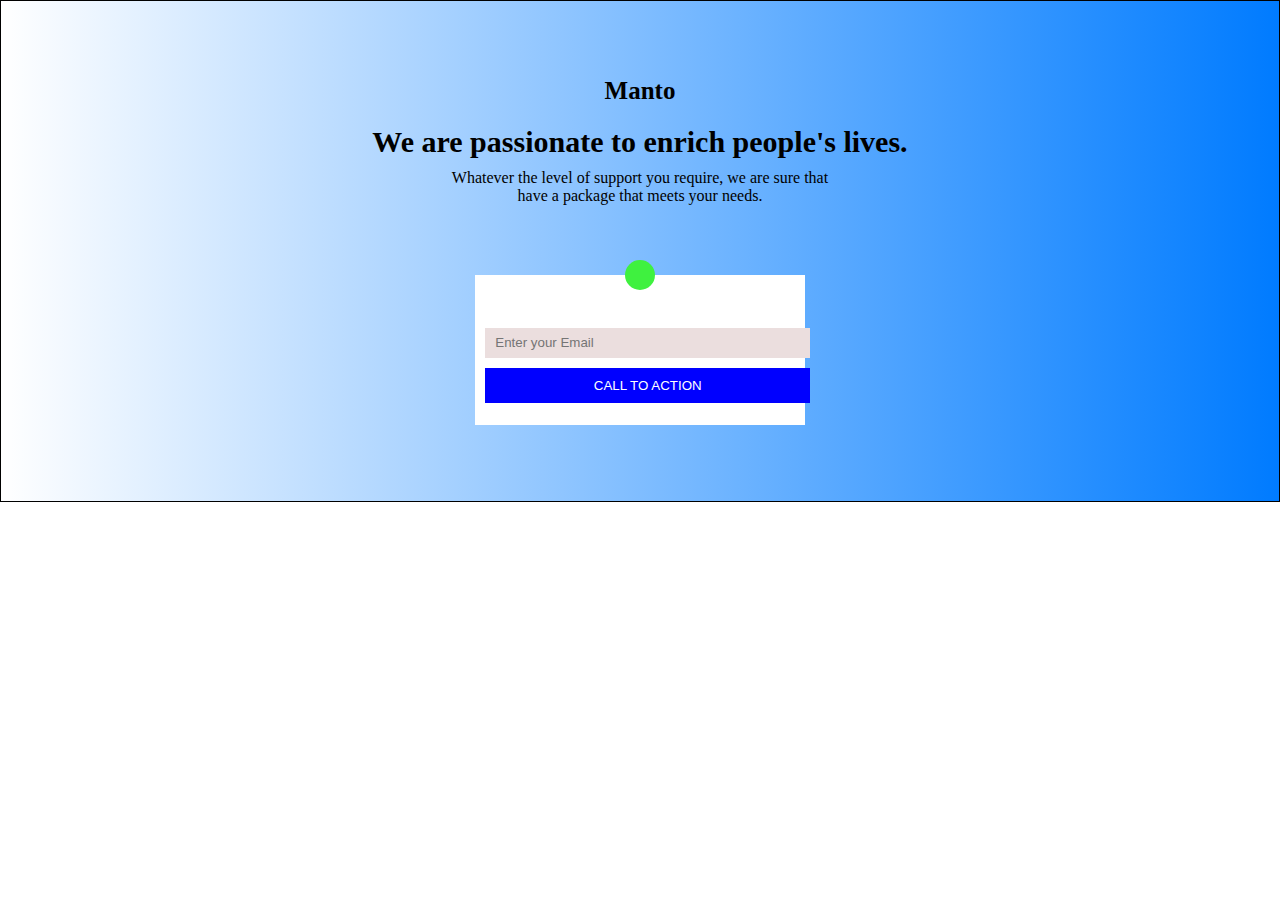
==== index.html @ d125be44 "Add files via upload" ====
<!DOCTYPE html>
<html lang="en">
<head>
    <meta charset="UTF-8">
    <meta name="viewport" content="width=device-width, initial-scale=1.0">
    <title>First project</title>
    <link rel="stylesheet" href="style.css">
</head>
<body>
    
    <div class="manto-body">
        <div class="manto-cont">
            <h4>Manto</h4>
            <h3>We are passionate to enrich people's lives.</h3>
            <p>Whatever the level of support you require, we are sure that <br> have a package that meets your needs. </p>
        </div>

        <div class="green-cont"></div>

        <div class="form-cont">
            <input type="email" name="" id="" placeholder="Enter your Email">
            <button>CALL TO ACTION</button>
        </div>

    </div>
</body>
</html>
---- style.css ----
*{
    margin: 0;
    padding: 0;
}
.manto-body{
    border: 1px solid;
    height: 500px;
    display: flex;
    justify-content: center;
    align-items: center;
    flex-direction: column;
    background:linear-gradient(to right,white,#007bff)
}
.manto-cont h4{
    display: flex;
    justify-content: center;
    font-size: 25px;
}
.manto-cont h3{
    display: flex;
    justify-content: center;
    font-size: 30px;
    margin-top: 20px;
}
.manto-cont p{
    display: flex;
    justify-content: center;
    margin-top: 10px;
    text-align: center;
}
.green-cont{
    height: 30px;
    width: 30px;
    border-radius: 50%;
    background-color: rgb(63, 241, 63);
    position:relative;
    top: 55px;
    
}
.form-cont{
    height: 150px;
    width: 25%;
    margin-top: 40px;
    display: flex;
    justify-content: center;
    flex-direction: column;
    padding-left: 10px;
    background-color: #fff;
}
.form-cont input{
    height: 30px;
    width: 315px;
    margin-top: 30px;
    background-color: rgb(235, 222, 222);
    border: none;
    padding-left: 10px;
}
.form-cont button{
    height: 35px;
    width: 325px;
    margin-top: 10px;
    background-color: blue;
    color: #fff;
    border: none;
}
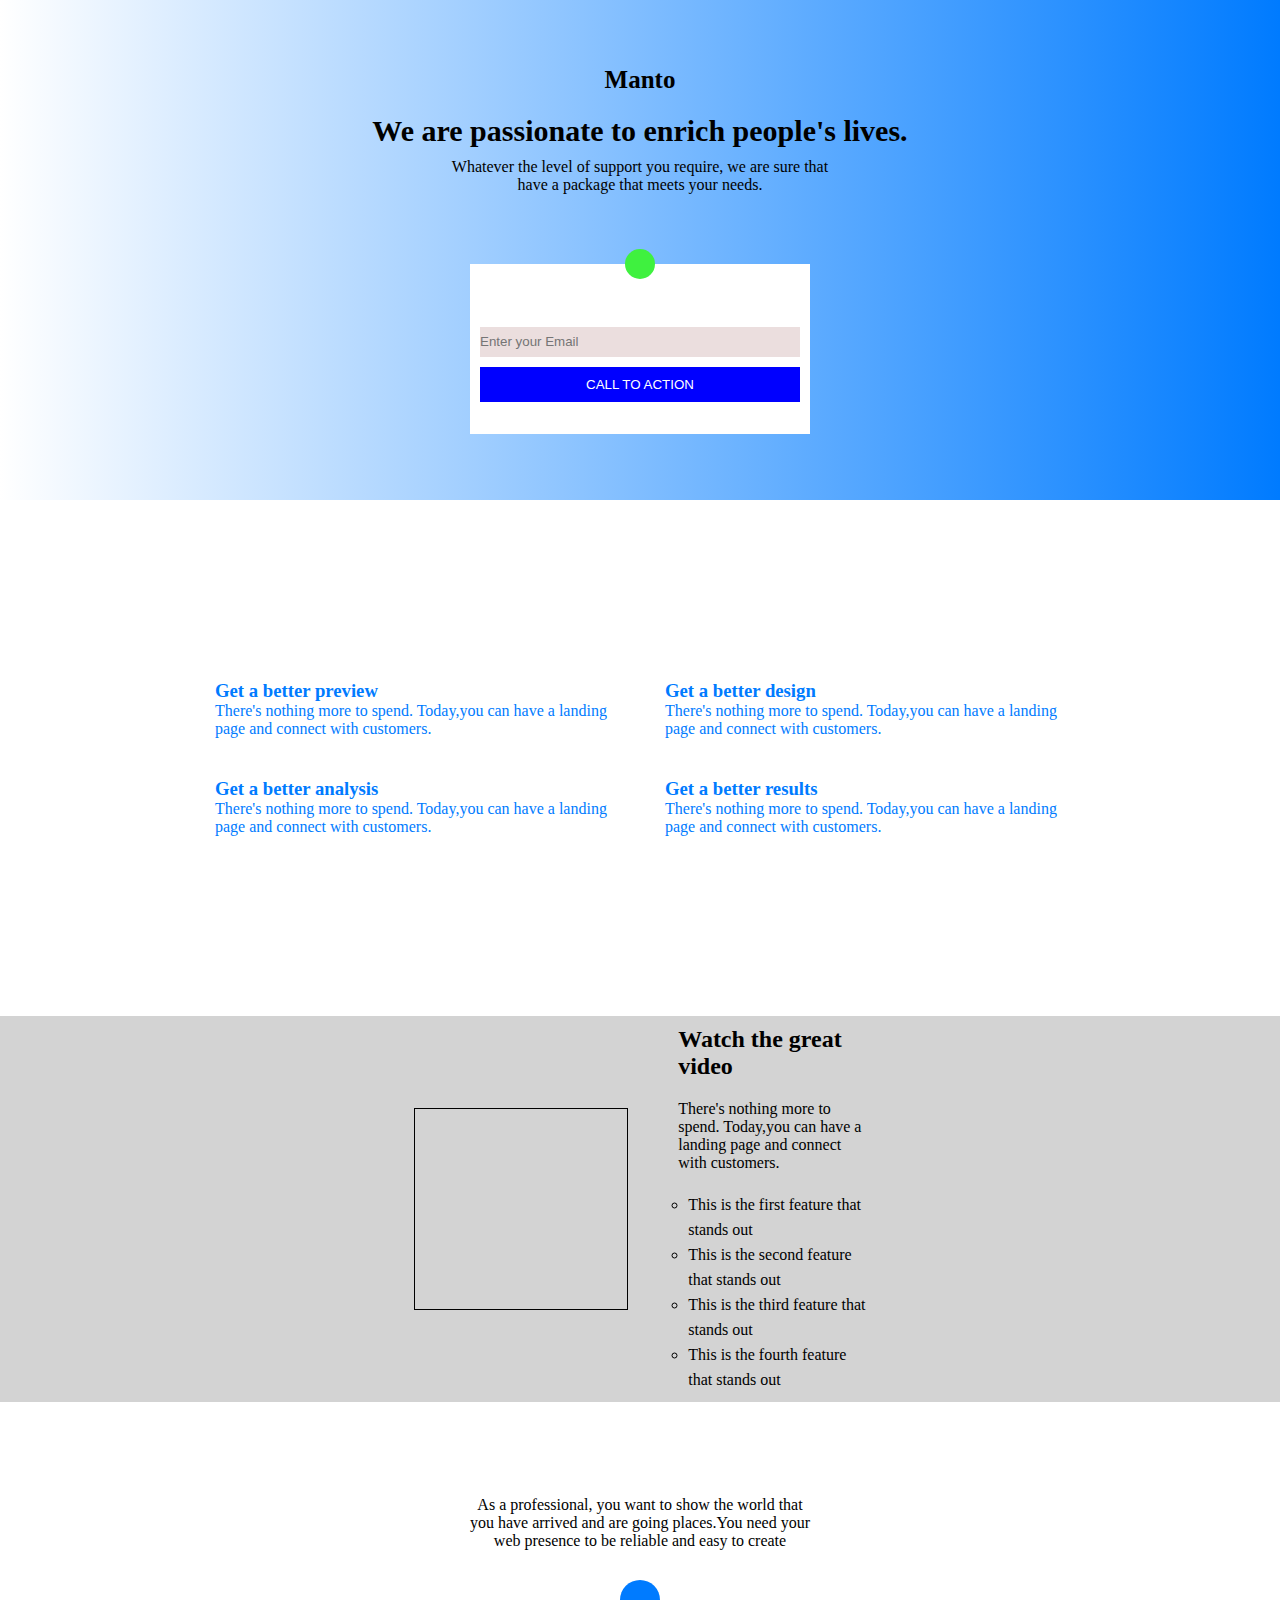
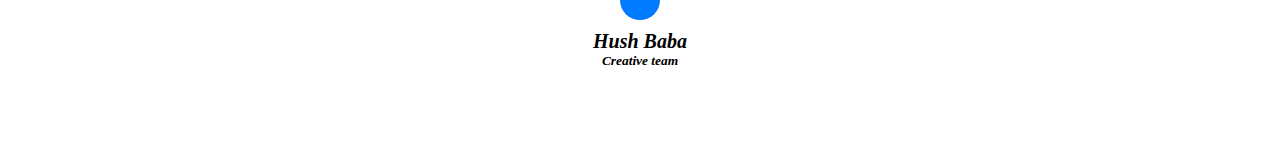
==== commit 3153a93a: "testing" ====
--- a/index.html
+++ b/index.html
@@ -1,6 +1,5 @@
 <!DOCTYPE html>
 <html lang="en">
-<head>
     <meta charset="UTF-8">
     <meta name="viewport" content="width=device-width, initial-scale=1.0">
     <title>First project</title>
@@ -18,10 +17,69 @@
         <div class="green-cont"></div>
 
         <div class="form-cont">
-            <input type="email" name="" id="" placeholder="Enter your Email">
+            <input type="email" name="" id="form-cont" placeholder="Enter your Email">
             <button>CALL TO ACTION</button>
         </div>
 
     </div>
+
+    <div class="get-cont">
+        <div class="get-better-cont">
+            <div class="get">
+                <h3>Get a better preview</h3>
+                <p>There's nothing more to spend. Today,you can have a landing page and connect with customers.</p>
+            </div>
+            <div class="better">
+                <h3>Get a better design </h3>
+                <p>There's nothing more to spend. Today,you can have a landing page and connect with customers.</p>
+            </div>
+        </div>
+
+
+        <div class="get-better-cont">
+            <div class="get">
+                <h3>Get a better analysis</h3>
+                <p>There's nothing more to spend. Today,you can have a landing page and connect with customers.</p>
+            </div>
+            <div class="better">
+                <h3>Get a better results </h3>
+                <p>There's nothing more to spend. Today,you can have a landing page and connect with customers.</p>
+            </div>
+        </div>
+        
+    </div>
+
+    <div class="video-cont">
+        <div class="video-watch-cont">
+            <div class="video"></div>
+            <div class="watch">
+                <h2>Watch the great video</h2>
+                <p>There's nothing more to spend. Today,you can have a landing page and connect with customers.</p>
+                <ul>
+                    <li>This is the first feature that stands out</li>
+                    <li>This is the second feature that stands out</li>
+                    <li>This is the third feature that stands out</li>
+                    <li>This is the fourth feature that stands out</li>
+                </ul>
+            </div>
+        </div>
+        
+    </div>
+    <div class="footer-cont">
+        <div class="footer">
+            <p>As a professional, you want to show the world that you have arrived and are going places.You need your web presence to be reliable and easy to create</p>
+           <div class="pic-cont">
+                <div class="picture"></div>
+                <h4>Hush Baba</h4>
+                <h6>Creative team</h6>
+           </div> 
+            
+        </div>
+    </div>
+
+
+
+    <script src="script.js"></script>
+
 </body>
 </html>--- a/style.css
+++ b/style.css
@@ -3,7 +3,7 @@
     padding: 0;
 }
 .manto-body{
-    border: 1px solid;
+    /* border: 1px solid; */
     height: 500px;
     display: flex;
     justify-content: center;
@@ -21,6 +21,7 @@
     justify-content: center;
     font-size: 30px;
     margin-top: 20px;
+    text-align: center;
 }
 .manto-cont p{
     display: flex;
@@ -44,22 +45,116 @@
     display: flex;
     justify-content: center;
     flex-direction: column;
-    padding-left: 10px;
+    padding: 10px;
     background-color: #fff;
 }
 .form-cont input{
     height: 30px;
-    width: 315px;
+    width: 100%;
     margin-top: 30px;
     background-color: rgb(235, 222, 222);
     border: none;
-    padding-left: 10px;
+    /* padding-left: 10px; */
 }
 .form-cont button{
     height: 35px;
-    width: 325px;
+    width: 100%;
     margin-top: 10px;
     background-color: blue;
     color: #fff;
     border: none;
-}+}
+.get-cont{
+    
+    /* border: 1px solid; */
+    color: #007bff;
+    background-color: #fff;
+    display: flex;
+    justify-content: center;
+    align-items: center;
+    width: 100%;
+    flex-direction: column;
+    gap: 40px;
+    padding-block: 20vh;
+}
+.get-better-cont{
+    width: 100%;
+    display: flex;
+    justify-content: center;
+    align-items: center;
+    gap: 50px;
+}
+.get-better-cont p{
+    width: 400px;
+}
+.video-cont{
+    height: fit-content;
+    padding-block: 10px;
+    width: 100%;
+    /* border: 1px solid; */
+    display: flex;
+    justify-content: center;
+    align-items: center;
+    background-color: lightgray;
+}
+.video-watch-cont{
+    display: flex;
+    justify-content: center;
+    align-items: center ;
+    gap: 50px;
+}
+.video{
+    height: 200px;
+    width: 100%;
+    border: 1px solid;
+}
+.watch{
+    display: flex;
+    justify-content: center;
+    flex-direction: column;
+    gap: 20px;
+    width: 400px;
+
+}
+.watch li{
+    line-height: 25px;
+    list-style-type: circle;
+    margin-left: 10px;
+}
+.footer-cont{
+    height: 40vh;
+    display: flex;
+    justify-content: center;
+    align-items: center;
+
+}
+.footer p{
+    width: 350px;
+    text-align: center;
+}
+.pic-cont{
+    margin-top: 30px;
+    align-items: center;
+    display: flex;
+    justify-content: center;
+    flex-direction: column;
+    font-size: 20px;
+    font-style: italic;
+}
+.picture{
+    height: 40px;
+    width: 40px;
+    background-color: #007bff;
+    border-radius: 50%;
+    margin-bottom: 10px;
+}
+
+@media (max-width: 768px) {
+    .get-better-cont{
+        flex-direction: column;
+    }
+    .video-watch-cont{
+        flex-direction: column;
+    }
+
+}
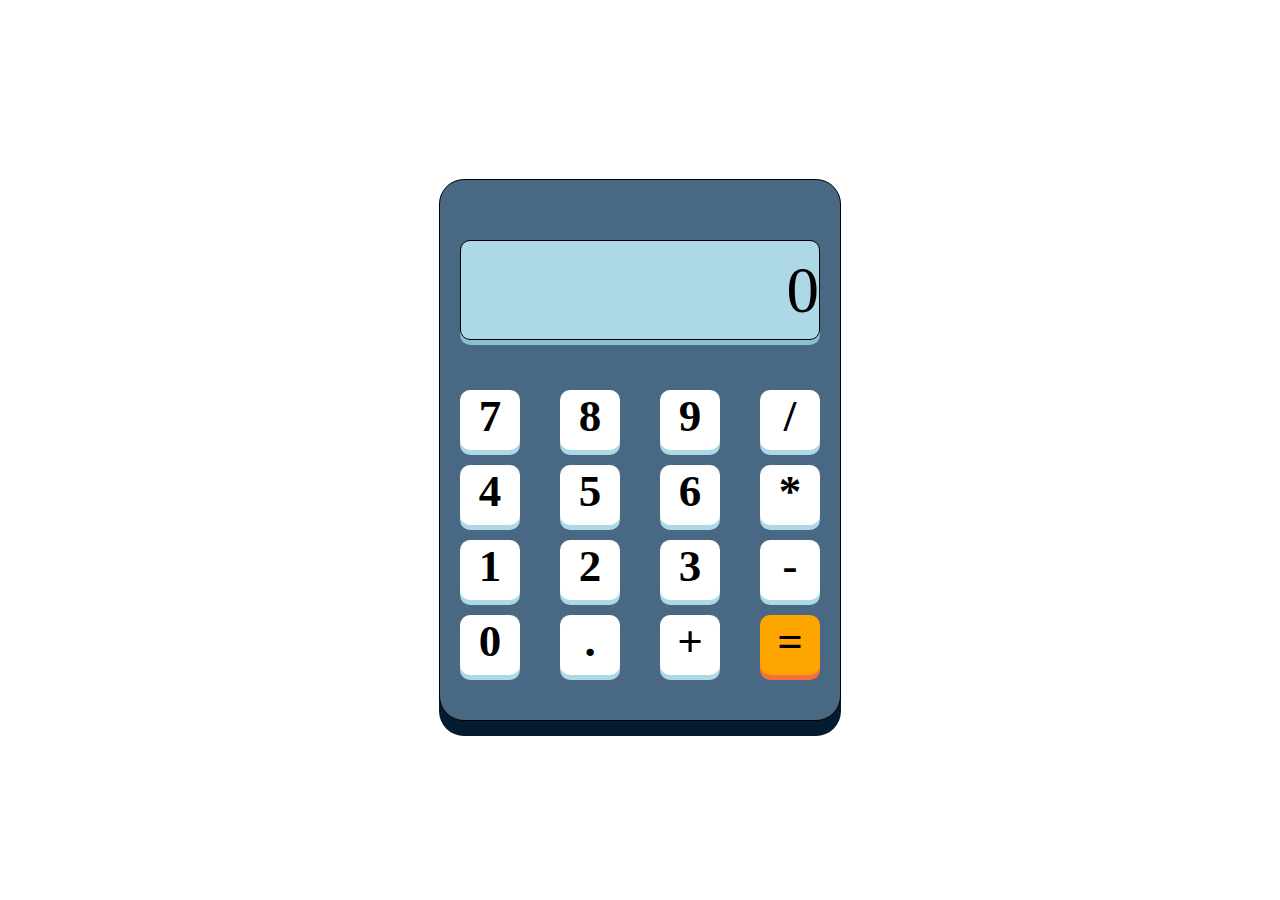
==== commit 076453a2: "Rearranged" ====
--- a/index.html
+++ b/index.html
@@ -1,85 +1,54 @@
 <!DOCTYPE html>
 <html lang="en">
+<head>
     <meta charset="UTF-8">
     <meta name="viewport" content="width=device-width, initial-scale=1.0">
-    <title>First project</title>
-    <link rel="stylesheet" href="style.css">
+    <title>Calculator</title>
+    <link rel="stylesheet" href="calculator.css">
 </head>
 <body>
     
-    <div class="manto-body">
-        <div class="manto-cont">
-            <h4>Manto</h4>
-            <h3>We are passionate to enrich people's lives.</h3>
-            <p>Whatever the level of support you require, we are sure that <br> have a package that meets your needs. </p>
+    <div class="cal-body">
+        <div class="input-cont">
+            <div class="input" id="input">0</div>
         </div>
+        <div class="button-body">
+        <div class="button-cont">
 
-        <div class="green-cont"></div>
+            <div class="first-line">
+                <div class="button" id="num-button">7</div>
+                <div class="button" id="num-button">4</div>
+                <div class="button" id="num-button">1</div>
+                <div class="button" id="num-button">0</div>
+            </div>
 
-        <div class="form-cont">
-            <input type="email" name="" id="form-cont" placeholder="Enter your Email">
-            <button>CALL TO ACTION</button>
+            <div class="second-line">
+                <div class="button" id="num-button">8</div>
+                <div class="button" id="num-button">5</div>
+                <div class="button" id="num-button">2</div>
+                <div class="button" id="num-button">.</div>
+            </div>
+
+            <div class="third-line">
+                <div class="button" id="num-button">9</div>
+                <div class="button" id="num-button">6</div>
+                <div class="button" id="num-button">3</div>
+                <div class="button" id="num-button">+</div>
+            </div>
+
+            <div class="fourth-line">
+                <div class="button" id="num-button">/</div>
+                <div class="button" id="num-button">*</div>
+                <div class="button" id="num-button">-</div>
+                <div class="button" id="num-button" style="background-color: orange; box-shadow: 0 5px 0 rgb(245, 110, 60);">=</div>
+            </div>
+            
         </div>
-
-    </div>
-
-    <div class="get-cont">
-        <div class="get-better-cont">
-            <div class="get">
-                <h3>Get a better preview</h3>
-                <p>There's nothing more to spend. Today,you can have a landing page and connect with customers.</p>
-            </div>
-            <div class="better">
-                <h3>Get a better design </h3>
-                <p>There's nothing more to spend. Today,you can have a landing page and connect with customers.</p>
-            </div>
-        </div>
-
-
-        <div class="get-better-cont">
-            <div class="get">
-                <h3>Get a better analysis</h3>
-                <p>There's nothing more to spend. Today,you can have a landing page and connect with customers.</p>
-            </div>
-            <div class="better">
-                <h3>Get a better results </h3>
-                <p>There's nothing more to spend. Today,you can have a landing page and connect with customers.</p>
-            </div>
-        </div>
-        
-    </div>
-
-    <div class="video-cont">
-        <div class="video-watch-cont">
-            <div class="video"></div>
-            <div class="watch">
-                <h2>Watch the great video</h2>
-                <p>There's nothing more to spend. Today,you can have a landing page and connect with customers.</p>
-                <ul>
-                    <li>This is the first feature that stands out</li>
-                    <li>This is the second feature that stands out</li>
-                    <li>This is the third feature that stands out</li>
-                    <li>This is the fourth feature that stands out</li>
-                </ul>
-            </div>
-        </div>
-        
-    </div>
-    <div class="footer-cont">
-        <div class="footer">
-            <p>As a professional, you want to show the world that you have arrived and are going places.You need your web presence to be reliable and easy to create</p>
-           <div class="pic-cont">
-                <div class="picture"></div>
-                <h4>Hush Baba</h4>
-                <h6>Creative team</h6>
-           </div> 
-            
         </div>
     </div>
 
 
 
-    <script src="script.js"></script>
-
+    <script src="calculator.js"></script>
 </body>
 </html>--- a/calculator.css
+++ b/calculator.css
@@ -0,0 +1,71 @@
+*{
+    margin: 0;
+    padding: 0;
+}
+body{
+    height: 100vh;
+    display: flex;
+    justify-content: center;
+    align-items: center;
+}
+.cal-body{
+    height: fit-content;
+    width: fit-content;
+    border: 1px solid;
+    background-color: #496883;
+    border-radius: 25px;
+    padding: 20px;
+    box-shadow:0 15px 0 #041b30;
+
+}
+.input-cont{
+    display: flex;
+    justify-content: center;
+    height: 100px;
+    width: 100%;
+    /* border: 1px solid; */
+    margin-top: 40px;
+    /* padding: 10px; */
+}
+.input{
+    width: 100%;
+    border: 1px solid;
+    display: flex;
+    justify-content: end;
+    align-items: center;
+    font-size: 65px;
+    /* padding-right: 10px; */
+    background-color: lightblue;
+    border-radius: 10px;
+    box-shadow: 0 5px 0 rgb(137, 192, 211);
+}
+.button-body{
+    display: flex;
+    justify-content: center;
+    /* border: 1px solid; */
+    margin-top: 25px;
+}
+.button-cont{
+    height: 320px;
+    width: 100%;
+    /* border: 1px solid;    */
+    display: flex;
+    justify-content: center;
+    align-items: center;
+    flex-wrap: wrap;
+    gap: 40px;
+    margin-top: 15px;
+}
+.button{
+    height: 60px;
+    width: 60px;
+    border: 1px solid;
+    margin-bottom: 15px;
+    font-size: 45px;
+    text-align: center;
+    background-color: #fff;
+    font-weight: bold;
+    border-radius: 10px;
+    border: none;
+    box-shadow: 0 5px 0 lightblue;
+}
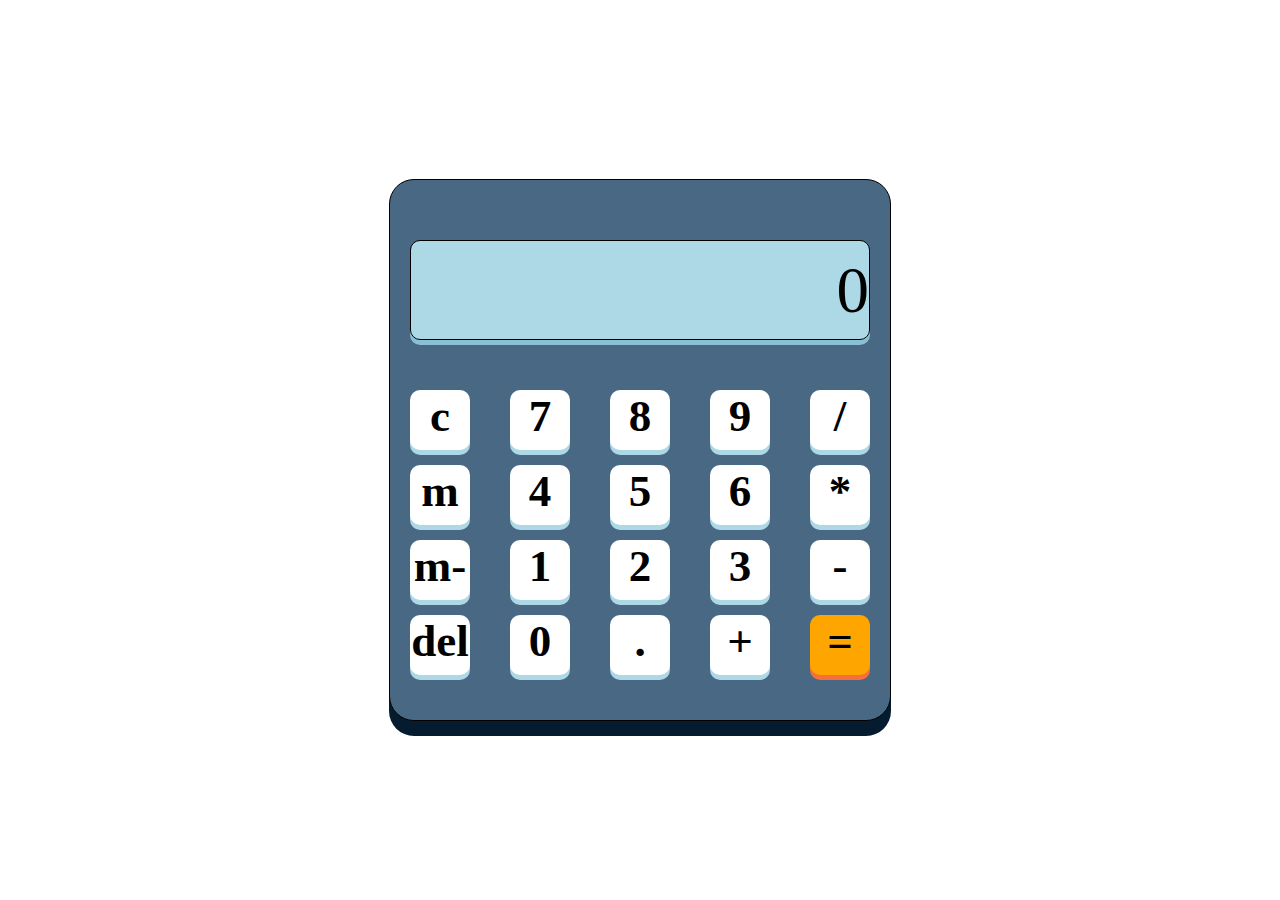
==== commit f8103ced: "Hosting" ====
--- a/index.html
+++ b/index.html
@@ -14,6 +14,13 @@
         </div>
         <div class="button-body">
         <div class="button-cont">
+
+            <div class="first-line">
+                <div class="button" id="clear">c</div>
+                <div class="button" id="addmem">m</div>
+                <div class="button" id="submem">m-</div>
+                <div class="button" id="delete">del</div>
+            </div>
 
             <div class="first-line">
                 <div class="button" id="num-button">7</div>
@@ -33,14 +40,14 @@
                 <div class="button" id="num-button">9</div>
                 <div class="button" id="num-button">6</div>
                 <div class="button" id="num-button">3</div>
-                <div class="button" id="num-button">+</div>
+                <div class="button" id="operator">+</div>
             </div>
 
             <div class="fourth-line">
-                <div class="button" id="num-button">/</div>
-                <div class="button" id="num-button">*</div>
-                <div class="button" id="num-button">-</div>
-                <div class="button" id="num-button" style="background-color: orange; box-shadow: 0 5px 0 rgb(245, 110, 60);">=</div>
+                <div class="button" id="operator">/</div>
+                <div class="button" id="operator">*</div>
+                <div class="button" id="operator">-</div>
+<div class="button" id="equal" style="background-color: orange; box-shadow: 0 5px 0 rgb(245, 110, 60);">=</div>
             </div>
             
         </div>
@@ -49,6 +56,6 @@
 
 
 
-    <script src="calculator.js"></script>
+    <script src="script.js"></script>
 </body>
 </html>--- a/calculator.css
+++ b/calculator.css
@@ -68,4 +68,5 @@
     border-radius: 10px;
     border: none;
     box-shadow: 0 5px 0 lightblue;
+    cursor: alias;
 }
